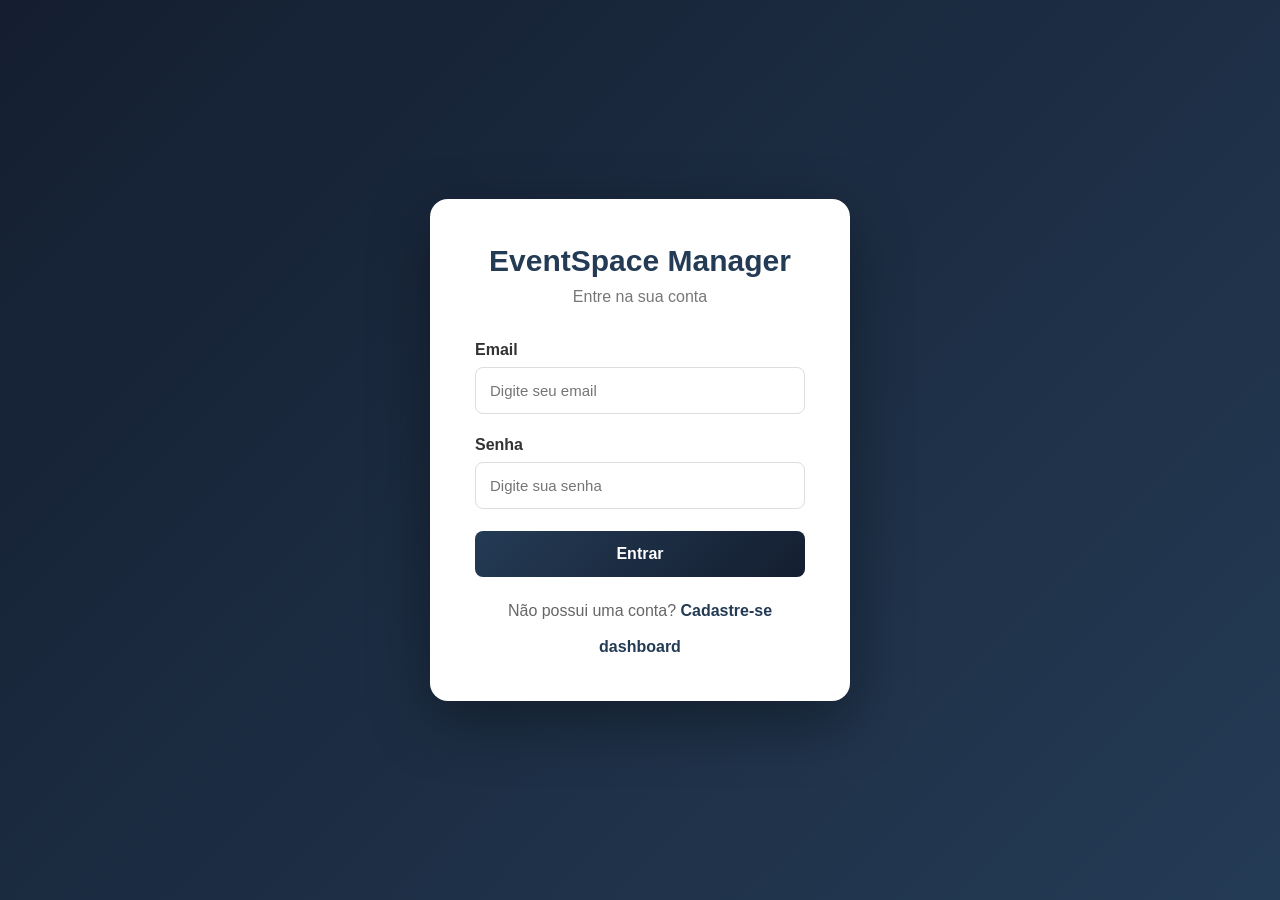
==== EventSpace/frontend/espaco-eventos-front (Cópia)/index.html @ 8b496ed2 "update do prototipo" ====
<!DOCTYPE html>
<html lang="pt-BR">

<head>
    <meta charset="UTF-8">

    <meta
        name="viewport"
        content="width=device-width, initial-scale=1.0"
    >

   <title>Login - EventSpace Manager</title>

    <link rel="stylesheet" href="css/style.css">
</head>

<body>

    <main class="container">

        <section class="login-container">

            <h1>EventSpace Manager</h1>

            <p class="subtitulo">
                Entre na sua conta
            </p>

            <form id="loginForm">

                <div class="campo">

                    <label for="email">
                        Email
                    </label>

                    <input
                        type="email"
                        id="email"
                        placeholder="Digite seu email"
                        required
                    >

                </div>


                <div class="campo">

                    <label for="senha">
                        Senha
                    </label>

                    <input
                        type="password"
                        id="senha"
                        placeholder="Digite sua senha"
                        required
                    >

                </div>


                <a href="paginas/pgprincipal.html">
                    <button type="submit">
                        Entrar
                    </button>
                </a>

            </form>


            <p class="cadastro">

                Não possui uma conta?

                <a href="cadastro.html">

                    Cadastre-se

                </a>
                <br><br>
                <a href="dashboard.html">

                    dashboard

                </a>

            </p>

        </section>

    </main>


    <script src="js/login.js"></script>

</body>

</html>
---- EventSpace/frontend/espaco-eventos-front (Cópia)/css/style.css ----
/* =========================================
   CONFIGURAÇÕES GERAIS
========================================= */

* {
    margin: 0;
    padding: 0;
    box-sizing: border-box;
}


body {
    font-family: Arial, sans-serif;

    min-height: 100vh;

    background:
            linear-gradient(
                    135deg,
                    #141e30,
                    #243b55
            );

    display: flex;

    justify-content: center;

    align-items: center;
}


/* =========================================
   CONTAINER PRINCIPAL
========================================= */

.container {

    width: 100%;

    min-height: 100vh;

    display: flex;

    justify-content: center;

    align-items: center;

    padding: 20px;
}


/* =========================================
   CAIXA DE LOGIN
========================================= */

.login-container {

    width: 100%;

    max-width: 420px;

    background: white;

    padding: 45px;

    border-radius: 18px;

    box-shadow:
            0 20px 60px
            rgba(0, 0, 0, 0.35);
}


/* =========================================
   TÍTULO
========================================= */

.login-container h1 {

    text-align: center;

    color: #243b55;

    font-size: 30px;

    margin-bottom: 10px;
}


.subtitulo {

    text-align: center;

    color: #777;

    margin-bottom: 35px;

    font-size: 16px;
}


/* =========================================
   CAMPOS
========================================= */

.campo {

    display: flex;

    flex-direction: column;

    margin-bottom: 22px;
}


.campo label {

    margin-bottom: 8px;

    font-weight: bold;

    color: #333;
}


.campo input {

    width: 100%;

    padding: 14px;

    border:

            1px solid #ddd;

    border-radius: 8px;

    font-size: 15px;

    outline: none;

    transition: 0.3s;
}


/* Efeito ao clicar no campo */

.campo input:focus {

    border-color: #243b55;

    box-shadow:

            0 0 0 3px
            rgba(36, 59, 85, 0.15);
}

form#formCadastro input {

    width: 100%;

    padding: 14px;

    border:

            1px solid #ddd;

    border-radius: 8px;

    font-size: 15px;

    outline: none;

    transition: 0.3s;
}

form#formCadastro label{

    margin-bottom: 8px;

    font-weight: bold;

    color: #333;
}

form#formCadastro {

    display: flex;

    flex-direction: column;

    gap: 16px;

    margin-bottom: 22px;
}











/* =========================================
   BOTÃO
========================================= */

button {

    width: 100%;

    padding: 14px;

    border: none;

    border-radius: 8px;

    background:

            linear-gradient(
                    135deg,
                    #243b55,
                    #141e30
            );

    color: white;

    font-size: 16px;

    font-weight: bold;

    cursor: pointer;

    transition: 0.3s;
}


button:hover {

    transform: translateY(-2px);

    box-shadow:

            0 10px 20px
            rgba(0, 0, 0, 0.2);
}


button:active {

    transform: translateY(0);
}


/* =========================================
   CADASTRO
========================================= */

.cadastro {

    text-align: center;

    margin-top: 25px;

    color: #666;
}


.cadastro a {

    color: #243b55;

    font-weight: bold;

    text-decoration: none;
}


.cadastro a:hover {

    text-decoration: underline;
}


/* =========================================
   RESPONSIVIDADE
========================================= */

@media (max-width: 500px) {

    .login-container {

        padding: 30px 25px;

    }


    .login-container h1 {

        font-size: 25px;

    }

}

body#dashboard{
    font-family: Arial, sans-serif;

    min-height: 100vh;

    background:white;

    display: flex;

    justify-content: center;

    align-items: flex-start;

    
    
}



main#painelTopo{
    background:
            linear-gradient(
                    135deg,
                    #141e30,
                    #243b55
            );
    padding: 16px;
    text-align: center;
    width: 100%;
    height: 75px;
    color: white;
}

main#painelLat{
    background-image: linear-gradient(#243b55,#141e30);
 
    position: fixed;
    left: 0;
    height: 100vh;
    width: 75px;
}

.menu{
    align-items: center;
    justify-content: center;
    width: 75px;
    height: 75px;
    display: flex;
    
}

.imgs{

    width: 60%;
    height: auto;
}

.config{
    align-items: center;
    justify-content: center;
    width: 75px;
    height: 75px;
    display: flex;
    
}

.imgConfig{
    width: 45%;
    height: auto;
}
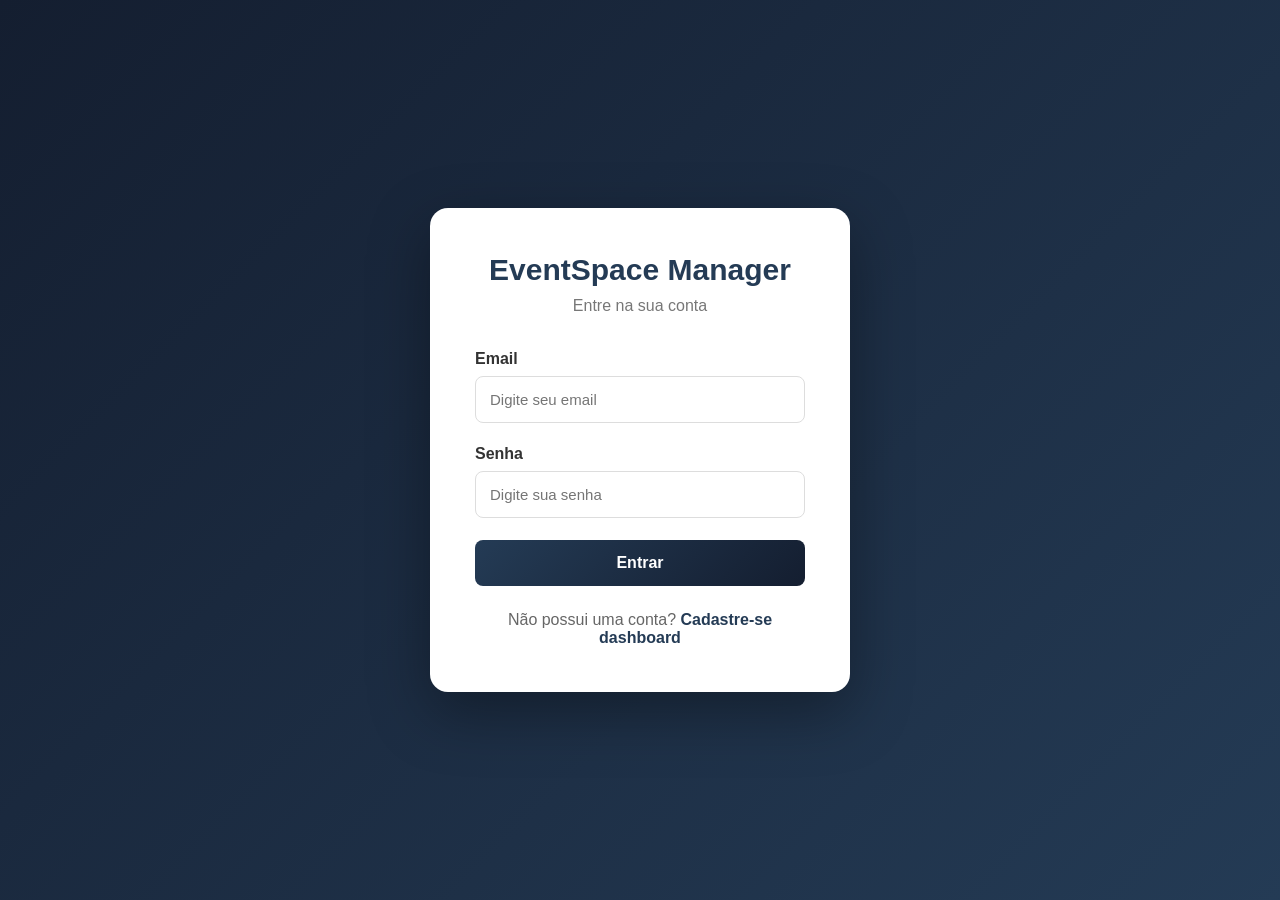
==== commit fd420517: "dashboard primeria pagina com anuncios" ====
--- a/EventSpace/frontend/espaco-eventos-front (Cópia)/index.html
+++ b/EventSpace/frontend/espaco-eventos-front (Cópia)/index.html
@@ -14,7 +14,7 @@
     <link rel="stylesheet" href="css/style.css">
 </head>
 
-<body>
+<body class="areaprincipal">
 
     <main class="container">
 
@@ -60,11 +60,11 @@
                 </div>
 
 
-                <a href="paginas/pgprincipal.html">
-                    <button type="submit">
-                        Entrar
-                    </button>
-                </a>
+                <button type="submit" class="logincadastro">
+
+                    Entrar
+
+                </button>
 
             </form>
 
@@ -78,11 +78,9 @@
                     Cadastre-se
 
                 </a>
-                <br><br>
+
                 <a href="dashboard.html">
-
                     dashboard
-
                 </a>
 
             </p>
--- a/EventSpace/frontend/espaco-eventos-front (Cópia)/css/style.css
+++ b/EventSpace/frontend/espaco-eventos-front (Cópia)/css/style.css
@@ -9,12 +9,12 @@
 }
 
 
-body {
+body{
     font-family: Arial, sans-serif;
 
     min-height: 100vh;
 
-    background:
+    background-image:
             linear-gradient(
                     135deg,
                     #141e30,
@@ -155,60 +155,12 @@
             rgba(36, 59, 85, 0.15);
 }
 
-form#formCadastro input {
-
-    width: 100%;
-
-    padding: 14px;
-
-    border:
-
-            1px solid #ddd;
-
-    border-radius: 8px;
-
-    font-size: 15px;
-
-    outline: none;
-
-    transition: 0.3s;
-}
-
-form#formCadastro label{
-
-    margin-bottom: 8px;
-
-    font-weight: bold;
-
-    color: #333;
-}
-
-form#formCadastro {
-
-    display: flex;
-
-    flex-direction: column;
-
-    gap: 16px;
-
-    margin-bottom: 22px;
-}
-
-
-
-
-
-
-
-
-
-
 
 /* =========================================
    BOTÃO
 ========================================= */
 
-button {
+button.logincadastro {
 
     width: 100%;
 
@@ -306,73 +258,85 @@
 
 }
 
-body#dashboard{
-    font-family: Arial, sans-serif;
-
-    min-height: 100vh;
-
-    background:white;
-
-    display: flex;
-
+/* =========================================
+   Dashboard
+========================================= */
+
+.Dashboard{
+
+    width: 85%;
+    height: 85vh;
+    box-sizing: border-box;
+    display: grid;
+    grid-template-columns: repeat(3, 1fr);
+    align-items: center;
+    justify-items: center;
+
+}
+
+.painel{
+
+    background: rgba(255,255,255,0.15);
+    backdrop-filter: blur(10px);
+    box-shadow: 0 8px 32px 0 rgba(0, 0, 0, 0.37);
+    border: 1px solid rgba(255, 255, 255, 0.15);
+    border-radius: 12px;
+    width: 450px;
+    height: 250px;
+    box-sizing: border-box;
+    place-content: center;
+    place-items: center;
+    display: flex;
+
+}
+
+.painel img{
+    object-fit: cover;
+    object-position: center;
+    width: 100%;
+    height: 100%;
+    border-radius: 12px;
+
+}
+
+.menu{
+
+    box-sizing: border-box;
+    display: flex;
     justify-content: center;
-
-    align-items: flex-start;
-
-    
-    
-}
-
-
-
-main#painelTopo{
-    background:
-            linear-gradient(
-                    135deg,
-                    #141e30,
-                    #243b55
-            );
-    padding: 16px;
-    text-align: center;
-    width: 100%;
-    height: 75px;
-    color: white;
-}
-
-main#painelLat{
-    background-image: linear-gradient(#243b55,#141e30);
- 
-    position: fixed;
-    left: 0;
-    height: 100vh;
-    width: 75px;
-}
-
-.menu{
+    place-items: center;
+    position: absolute;
+    z-index: 10;
+    top: 7px;
+
+    width: 85%;
+    height: 5vh;
+}
+
+.btnmenu{
+
+    display: inline-flex;
     align-items: center;
     justify-content: center;
-    width: 75px;
-    height: 75px;
-    display: flex;
+    padding: 10px 28px;
+    font-size: 15px;
+    font-family: sans-serif;
+    color: #8b9bb4; /* Cor do texto quando inativo */
+    text-decoration: none;
+    border-radius: 10px; /* Arredondamento */
+}
+
+.btnmenu a {
+
+    text-decoration: none;
+    color: #ddd;
+
+}
+
+.btnmenu.active{
+
+    color: #ffffff;
+    background-color: rgba(0, 0, 0, 0.3);
     
-}
-
-.imgs{
-
-    width: 60%;
-    height: auto;
-}
-
-.config{
-    align-items: center;
-    justify-content: center;
-    width: 75px;
-    height: 75px;
-    display: flex;
-    
-}
-
-.imgConfig{
-    width: 45%;
-    height: auto;
+
 }
